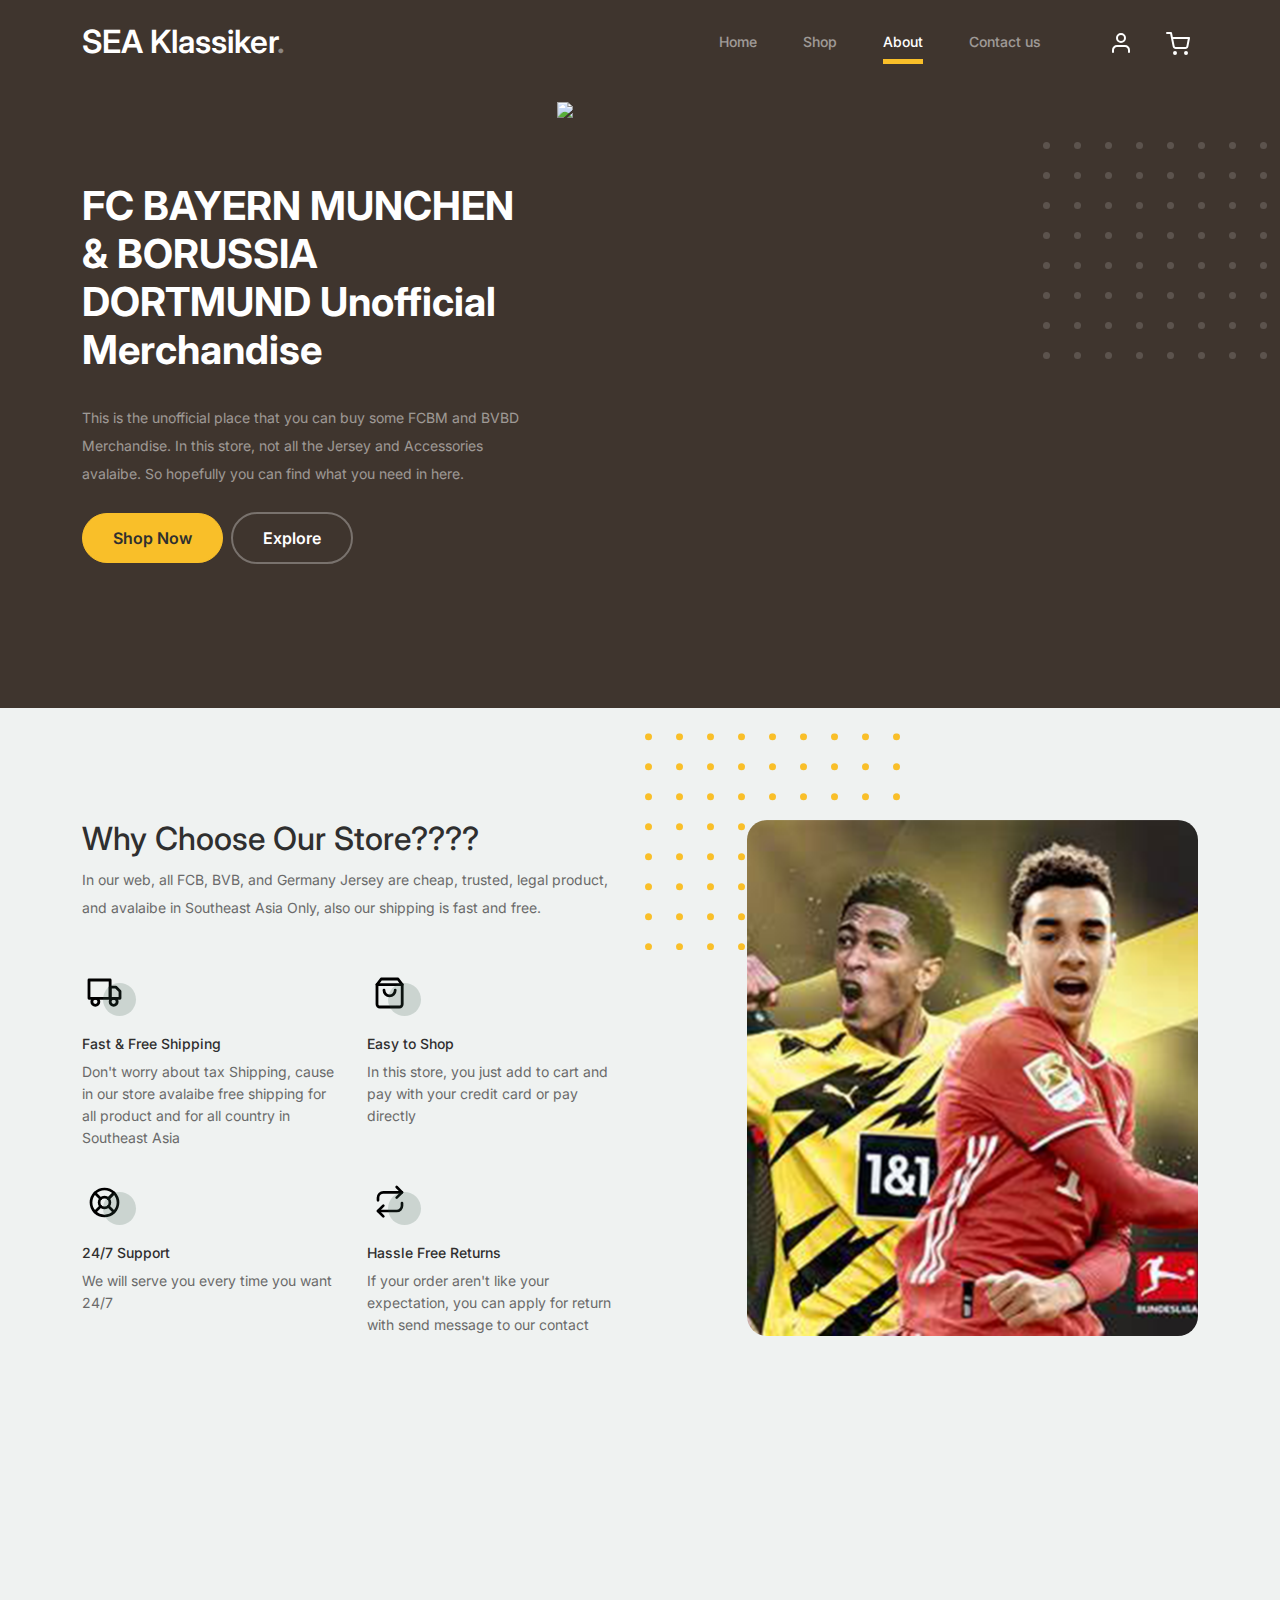
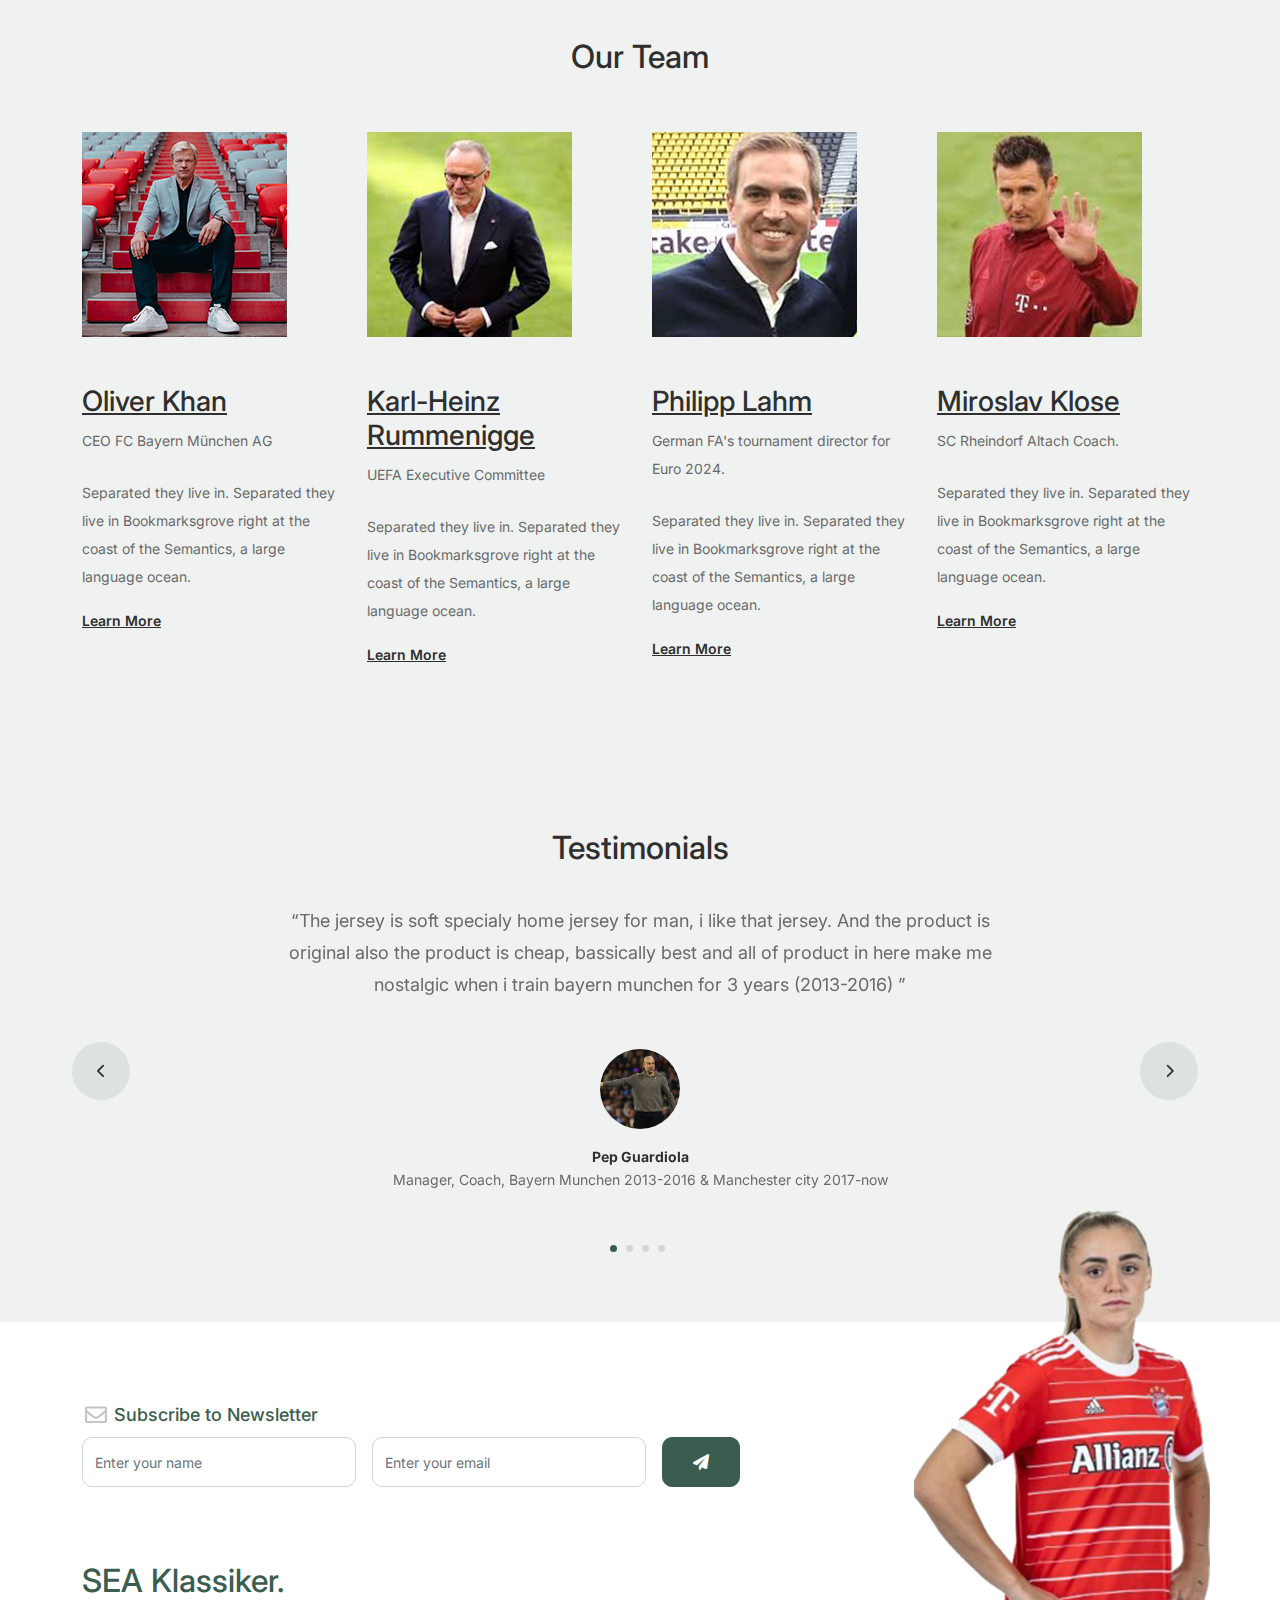
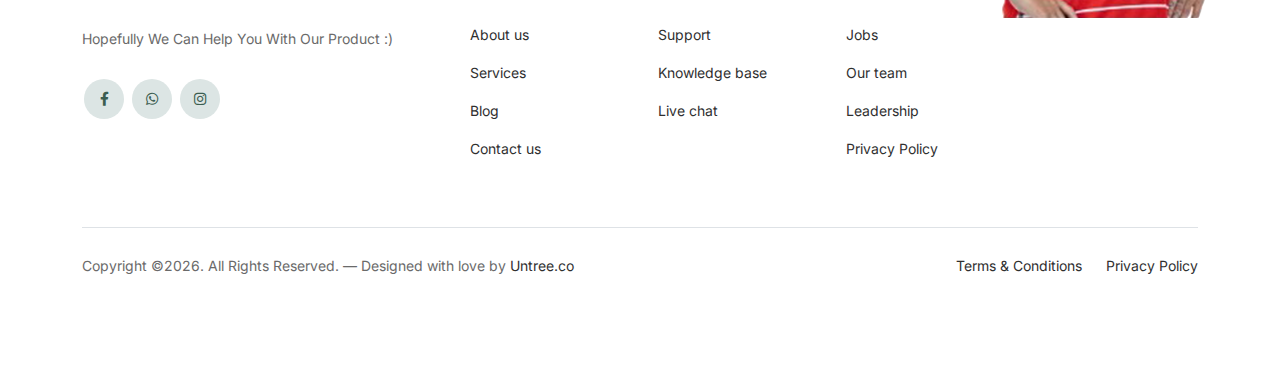
==== about.html @ 84759725 "first commit" ====
<!-- /*
* Bootstrap 5
* Template Name: Furni
* Template Author: Untree.co
* Template URI: https://untree.co/
* License: https://creativecommons.org/licenses/by/3.0/
*/ -->
<!doctype html>
<html lang="en">
<head>
  <meta charset="utf-8">
  <meta name="viewport" content="width=device-width, initial-scale=1, shrink-to-fit=no">
  <meta name="author" content="Untree.co">
  <link rel="shortcut icon" href="images/seaklassiker.png">

  <meta name="description" content="" />
  <meta name="keywords" content="bootstrap, bootstrap4" />

		<!-- Bootstrap CSS -->
		<link href="css/bootstrap.min.css" rel="stylesheet">
		<link href="https://cdnjs.cloudflare.com/ajax/libs/font-awesome/6.0.0-beta3/css/all.min.css" rel="stylesheet">
		<link href="css/tiny-slider.css" rel="stylesheet">
		<link href="css/style.css" rel="stylesheet">
		<title>Furni Free Bootstrap 5 Template for Furniture and Interior Design Websites by Untree.co </title>
	</head>

	<body>

		<!-- Start Header/Navigation -->
		<nav class="custom-navbar navbar navbar navbar-expand-md navbar-dark bg-dark" arial-label="Furni navigation bar">

			<div class="container">
				<a class="navbar-brand" href="index.html">SEA Klassiker<span>.</span></a>

				<button class="navbar-toggler" type="button" data-bs-toggle="collapse" data-bs-target="#navbarsFurni" aria-controls="navbarsFurni" aria-expanded="false" aria-label="Toggle navigation">
					<span class="navbar-toggler-icon"></span>
				</button>

				<div class="collapse navbar-collapse" id="navbarsFurni">
					<ul class="custom-navbar-nav navbar-nav ms-auto mb-2 mb-md-0">
						<li class="nav-item ">
							<a class="nav-link" href="index.html">Home</a>
						</li>
						<li><a class="nav-link" href="shop.html">Shop</a></li>
						<li class="active"><a class="nav-link" href="about.html">About</a></li>
						<!-- <li><a class="nav-link" href="services.html">Services</a></li>
						<li><a class="nav-link" href="blog.html">Blog</a></li> -->
						<li><a class="nav-link" href="contact.html">Contact us</a></li>
					</ul>

					<ul class="custom-navbar-cta navbar-nav mb-2 mb-md-0 ms-5">
						<li><a class="nav-link" href="contact.html"><img src="images/user.svg"></a></li>
						<li><a class="nav-link" href="cart.html"><img src="images/cart.svg"></a></li>
					</ul>
				</div>
			</div>
				
		</nav>
		<!-- End Header/Navigation -->

		<!-- Start Hero Section -->
			<div class="hero">
				<div class="container">
					<div class="row justify-content-between">
						<div class="col-lg-5">
							<div class="intro-excerpt">
								<h1>FC BAYERN MUNCHEN & BORUSSIA DORTMUND Unofficial Merchandise</h1>
								<p class="mb-4">This is the unofficial place that you can buy some FCBM and BVBD Merchandise. In this store, not all the Jersey and Accessories avalaibe. So hopefully you can find what you need in here.</p>
								<p><a href="shop.html" class="btn btn-secondary me-2">Shop Now</a><a href="index.html" class="btn btn-white-outline">Explore</a></p>
							</div>
						</div>
						<div class="col-lg-7">
							<div class="hero-img-wrap">
								<img src="images/about.png" class="img-fluid">
							</div>
						</div>
					</div>
				</div>
			</div>
		<!-- End Hero Section -->

		

		<!-- Start Why Choose Us Section -->
		<div class="why-choose-section">
			<div class="container">
				<div class="row justify-content-between">
					<div class="col-lg-6">
						<h2 class="section-title">Why Choose Our Store????</h2>
						<p>In our web, all FCB, BVB, and Germany Jersey are cheap, trusted, legal product, and avalaibe in Southeast Asia Only, also our shipping is fast and free.</p>

						<div class="row my-5">
							<div class="col-6 col-md-6">
								<div class="feature">
									<div class="icon">
										<img src="images/truck.svg" alt="Image" class="imf-fluid">
									</div>
									<h3>Fast &amp; Free Shipping</h3>
									<p>Don't worry about tax Shipping, cause in our store avalaibe free shipping for all product and for all country in Southeast Asia</p>
								</div>
							</div>

							<div class="col-6 col-md-6">
								<div class="feature">
									<div class="icon">
										<img src="images/bag.svg" alt="Image" class="imf-fluid">
									</div>
									<h3>Easy to Shop</h3>
									<p>In this store, you just add to cart and pay with your credit card or pay directly </p>
								</div>
							</div>

							<div class="col-6 col-md-6">
								<div class="feature">
									<div class="icon">
										<img src="images/support.svg" alt="Image" class="imf-fluid">
									</div>
									<h3>24/7 Support</h3>
									<p>We will serve you every time you want 24/7</p>
								</div>
							</div>

							<div class="col-6 col-md-6">
								<div class="feature">
									<div class="icon">
										<img src="images/return.svg" alt="Image" class="imf-fluid">
									</div>
									<h3>Hassle Free Returns</h3>
									<p>If your order aren't like your expectation, you can apply for return with send message to our contact</p>
								</div>
							</div>

						</div>
					</div>

					<div class="col-lg-5">
						<div class="img-wrap">
							<img src="images/jmjd.png" alt="Image" class="img-fluid">
						</div>
					</div>

				</div>
			</div>
		</div>
		<!-- End Why Choose Us Section -->

		<!-- Start Team Section -->
		<div class="untree_co-section">
			<div class="container">

				<div class="row mb-5">
					<div class="col-lg-5 mx-auto text-center">
						<h2 class="section-title">Our Team</h2>
					</div>
				</div>

				<div class="row">

					<!-- Start Column 1 -->
					<div class="col-12 col-md-6 col-lg-3 mb-5 mb-md-0">
						<img src="images/khan.png" class="img-fluid mb-5">
						<h3 clas><a href="#"><span class="">Oliver</span> Khan</a></h3>
            <span class="d-block position mb-4">CEO FC Bayern München AG</span>
            <p>Separated they live in.
            Separated they live in Bookmarksgrove right at the coast of the Semantics, a large language ocean.</p>
            <p class="mb-0"><a href="#" class="more dark">Learn More <span class="icon-arrow_forward"></span></a></p>
					</div> 
					<!-- End Column 1 -->

					<!-- Start Column 2 -->
					<div class="col-12 col-md-6 col-lg-3 mb-5 mb-md-0">
						<img src="images/Rummenigge.png" class="img-fluid mb-5">

						<h3 clas><a href="#"><span class="">Karl-Heinz</span> Rummenigge</a></h3>
            <span class="d-block position mb-4">UEFA Executive Committee</span>
            <p>Separated they live in.
            Separated they live in Bookmarksgrove right at the coast of the Semantics, a large language ocean.</p>
            <p class="mb-0"><a href="#" class="more dark">Learn More <span class="icon-arrow_forward"></span></a></p>

					</div> 
					<!-- End Column 2 -->

					<!-- Start Column 3 -->
					<div class="col-12 col-md-6 col-lg-3 mb-5 mb-md-0">
						<img src="images/lahm.png" class="img-fluid mb-5">
						<h3 clas><a href="https://id.wikipedia.org/wiki/Philipp_Lahm"><span class="">Philipp</span> Lahm</a></h3>
            <span class="d-block position mb-4">German FA's tournament director for Euro 2024.</span>
            <p>Separated they live in.
            Separated they live in Bookmarksgrove right at the coast of the Semantics, a large language ocean.</p>
            <p class="mb-0"><a href="#" class="more dark">Learn More <span class="icon-arrow_forward"></span></a></p>
					</div> 
					<!-- End Column 3 -->

					<!-- Start Column 4 -->
					<div class="col-12 col-md-6 col-lg-3 mb-5 mb-md-0">
						<img src="images/klose.png" class="img-fluid mb-5">

						<h3 clas><a href="https://id.wikipedia.org/wiki/Miroslav_Klose"><span class="">Miroslav</span> Klose</a></h3>
            <span class="d-block position mb-4">SC Rheindorf Altach Coach.</span>
            <p>Separated they live in.
            Separated they live in Bookmarksgrove right at the coast of the Semantics, a large language ocean.</p>
            <p class="mb-0"><a href="#" class="more dark">Learn More <span class="icon-arrow_forward"></span></a></p>

          
					</div> 
					<!-- End Column 4 -->

					

				</div>
			</div>
		</div>
		<!-- End Team Section -->

		

		<!-- Start Testimonial Slider -->
		<div class="testimonial-section">
			<div class="container">
				<div class="row">
					<div class="col-lg-7 mx-auto text-center">
						<h2 class="section-title">Testimonials</h2>
					</div>
				</div>

				<div class="row justify-content-center">
					<div class="col-lg-12">
						<div class="testimonial-slider-wrap text-center">

							<div id="testimonial-nav">
								<span class="prev" data-controls="prev"><span class="fa fa-chevron-left"></span></span>
								<span class="next" data-controls="next"><span class="fa fa-chevron-right"></span></span>
							</div>

							<div class="testimonial-slider">
								
								<div class="item">
									<div class="row justify-content-center">
										<div class="col-lg-8 mx-auto">

											<div class="testimonial-block text-center">
												<blockquote class="mb-5">
													<p>&ldquo;The jersey is soft specialy home jersey for man, i like that jersey. And the product is original also the product is cheap, bassically best and all of product in here make me nostalgic when i train bayern munchen for 3 years (2013-2016) &rdquo;</p>
												</blockquote>

												<div class="author-info">
													<div class="author-pic">
														<img src="images/pep-tiki-taka.png" alt="Maria Jones" class="img-fluid">
													</div>
													<h3 class="font-weight-bold">Pep Guardiola</h3>
													<span class="position d-block mb-3">Manager, Coach, Bayern Munchen 2013-2016 & Manchester city 2017-now</span>
												</div>
											</div>

										</div>
									</div>
								</div> 
								<!-- END item -->

								<div class="item">
									<div class="row justify-content-center">
										<div class="col-lg-8 mx-auto">

											<div class="testimonial-block text-center">
												<blockquote class="mb-5">
													<p>&ldquo;Maybe the jersey is good, especially GK jersey, that's make me want look again neuer doing a spectacular save &rdquo;</p>
												</blockquote>

												<div class="author-info">
													<div class="author-pic">
														<img src="images/don-carlo.png" alt="Maria Jones" class="img-fluid">
													</div>
													<h3 class="font-weight-bold">Carlo Ancelotti</h3>
													<span class="position d-block mb-3">Manager, Coach, Bayern Munchen 2016-2017 & Real Madrid 2021-now</span>
												</div>
											</div>

										</div>
									</div>
								</div> 
								<!-- END item -->

								<div class="item">
									<div class="row justify-content-center">
										<div class="col-lg-8 mx-auto">

											<div class="testimonial-block text-center">
												<blockquote class="mb-5">
													<p>&ldquo;Hahahaha i miss the moment when i beat bayern munchen when pep be their coach,and the jersey giving me dejavu when we beat bayern munchen in ucl final 2013, hahaha pep haven't trained them in that moment.  .&rdquo;</p>
												</blockquote>

												<div class="author-info">
													<div class="author-pic">
														<img src="images/zeke yeager.png" alt="Maria Jones" class="img-fluid">
													</div>
													<h3 class="font-weight-bold">Jurgen Kloop</h3>
													<span class="position d-block mb-3">Manager, Coach, Borussia Dortmund 2008-2015 & Liverpool 2016-now.</span>
												</div>
											</div>

										</div>
									</div>
								</div> 
								<!-- END item -->

								<div class="item">
									<div class="row justify-content-center">
										<div class="col-lg-8 mx-auto">

											<div class="testimonial-block text-center">
												<blockquote class="mb-5">
													<p>&ldquo;all bvb jersey are really make me missed when i trained reus, auba, pulisic, ousmane, and reus, guerreiero and other players too&rdquo;</p>
												</blockquote>

												<div class="author-info">
													<div class="author-pic">
														<img src="images/bapak343.png" alt="Maria Jones" class="img-fluid">
													</div>
													<h3 class="font-weight-bold">Thomas Tuchel</h3>
													<span class="position d-block mb-3">Manager, Coach, Borussia Dortmund 2016-2017 (fired by Chelsea fc in 2022 after trained them from january 2021) </span>
												</div>
											</div>

										</div>
									</div>
								</div> 
								<!-- END item -->

							</div>

						</div>
					</div>
				</div>
			</div>
		</div>
		<!-- End Testimonial Slider -->

		

		<!-- Start Footer Section -->
		<footer class="footer-section">
			<div class="container relative">

				<div class="sofa-img">
					<img src="images/stainway.png" alt="Image" class="img-fluid">
				</div>

				<div class="row">
					<div class="col-lg-8">
						<div class="subscription-form">
							<h3 class="d-flex align-items-center"><span class="me-1"><img src="images/envelope-outline.svg" alt="Image" class="img-fluid"></span><span>Subscribe to Newsletter</span></h3>

							<form action="#" class="row g-3">
								<div class="col-auto">
									<input type="text" class="form-control" placeholder="Enter your name">
								</div>
								<div class="col-auto">
									<input type="email" class="form-control" placeholder="Enter your email">
								</div>
								<div class="col-auto">
									<button class="btn btn-primary">
										<span class="fa fa-paper-plane"></span>
									</button>
								</div>
							</form>

						</div>
					</div>
				</div>

				<div class="row g-5 mb-5">
					<div class="col-lg-4">
						<div class="mb-4 footer-logo-wrap"><a href="#" class="footer-logo">SEA Klassiker<span>.</span></a></div>
						<p class="mb-4">Hopefully We Can Help You With Our Product :)</p>

						<ul class="list-unstyled custom-social">
							<li><a href="#"><span class="fa fa-brands fa-facebook-f"></span></a></li>
							<li><a href="#"><span class="fa fa-brands fa-whatsapp"></span></a></li>
							<li><a href="#"><span class="fa fa-brands fa-instagram"></span></a></li>
							<!-- <li><a href="#"><span class="fa fa-brands fa-linkedin"></span></a></li> -->
						</ul>
					</div>

					<div class="col-lg-8">
						<div class="row links-wrap">
							<div class="col-6 col-sm-6 col-md-3">
								<ul class="list-unstyled">
									<li><a href="#">About us</a></li>
									<li><a href="#">Services</a></li>
									<li><a href="#">Blog</a></li>
									<li><a href="#">Contact us</a></li>
								</ul>
							</div>

							<div class="col-6 col-sm-6 col-md-3">
								<ul class="list-unstyled">
									<li><a href="#">Support</a></li>
									<li><a href="#">Knowledge base</a></li>
									<li><a href="#">Live chat</a></li>
								</ul>
							</div>

							<div class="col-6 col-sm-6 col-md-3">
								<ul class="list-unstyled">
									<li><a href="#">Jobs</a></li>
									<li><a href="#">Our team</a></li>
									<li><a href="#">Leadership</a></li>
									<li><a href="#">Privacy Policy</a></li>
								</ul>
							</div>

							<div class="col-6 col-sm-6 col-md-3">
								<ul class="list-unstyled">
									<!-- <li><a href="#">Nordic Chair</a></li> -->
									<!-- <li><a href="#">Kruzo Aero</a></li> -->
									<!-- <li><a href="#">Ergonomic Chair</a></li> -->
								</ul>
							</div>
						</div>
					</div>

				</div>

				<div class="border-top copyright">
					<div class="row pt-4">
						<div class="col-lg-6">
							<p class="mb-2 text-center text-lg-start">Copyright &copy;<script>document.write(new Date().getFullYear());</script>. All Rights Reserved. &mdash; Designed with love by <a href="https://untree.co">Untree.co</a> <!-- License information: https://untree.co/license/ -->
            </p>
						</div>

						<div class="col-lg-6 text-center text-lg-end">
							<ul class="list-unstyled d-inline-flex ms-auto">
								<li class="me-4"><a href="#">Terms &amp; Conditions</a></li>
								<li><a href="#">Privacy Policy</a></li>
							</ul>
						</div>

					</div>
				</div>

			</div>
		</footer>
		<!-- End Footer Section -->	


		<script src="js/bootstrap.bundle.min.js"></script>
		<script src="js/tiny-slider.js"></script>
		<script src="js/custom.js"></script>
	</body>

</html>
---- css/tiny-slider.css ----
.tns-outer{padding:0 !important}.tns-outer [hidden]{display:none !important}.tns-outer [aria-controls],.tns-outer [data-action]{cursor:pointer}.tns-slider{-webkit-transition:all 0s;-moz-transition:all 0s;transition:all 0s}.tns-slider>.tns-item{-webkit-box-sizing:border-box;-moz-box-sizing:border-box;box-sizing:border-box}.tns-horizontal.tns-subpixel{white-space:nowrap}.tns-horizontal.tns-subpixel>.tns-item{display:inline-block;vertical-align:top;white-space:normal}.tns-horizontal.tns-no-subpixel:after{content:'';display:table;clear:both}.tns-horizontal.tns-no-subpixel>.tns-item{float:left}.tns-horizontal.tns-carousel.tns-no-subpixel>.tns-item{margin-right:-100%}.tns-no-calc{position:relative;left:0}.tns-gallery{position:relative;left:0;min-height:1px}.tns-gallery>.tns-item{position:absolute;left:-100%;-webkit-transition:transform 0s, opacity 0s;-moz-transition:transform 0s, opacity 0s;transition:transform 0s, opacity 0s}.tns-gallery>.tns-slide-active{position:relative;left:auto !important}.tns-gallery>.tns-moving{-webkit-transition:all 0.25s;-moz-transition:all 0.25s;transition:all 0.25s}.tns-autowidth{display:inline-block}.tns-lazy-img{-webkit-transition:opacity 0.6s;-moz-transition:opacity 0.6s;transition:opacity 0.6s;opacity:0.6}.tns-lazy-img.tns-complete{opacity:1}.tns-ah{-webkit-transition:height 0s;-moz-transition:height 0s;transition:height 0s}.tns-ovh{overflow:hidden}.tns-visually-hidden{position:absolute;left:-10000em}.tns-transparent{opacity:0;visibility:hidden}.tns-fadeIn{opacity:1;filter:alpha(opacity=100);z-index:0}.tns-normal,.tns-fadeOut{opacity:0;filter:alpha(opacity=0);z-index:-1}.tns-vpfix{white-space:nowrap}.tns-vpfix>div,.tns-vpfix>li{display:inline-block}.tns-t-subp2{margin:0 auto;width:310px;position:relative;height:10px;overflow:hidden}.tns-t-ct{width:2333.3333333%;width:-webkit-calc(100% * 70 / 3);width:-moz-calc(100% * 70 / 3);width:calc(100% * 70 / 3);position:absolute;right:0}.tns-t-ct:after{content:'';display:table;clear:both}.tns-t-ct>div{width:1.4285714%;width:-webkit-calc(100% / 70);width:-moz-calc(100% / 70);width:calc(100% / 70);height:10px;float:left}

/*# sourceMappingURL=sourcemaps/tiny-slider.css.map */
---- css/style.css ----
/*
* Template Name: UntreeStore
* Template Author: Untree.co
* Author URI: https://untree.co/
* License: https://creativecommons.org/licenses/by/3.0/
*/
@import url("https://fonts.googleapis.com/css2?family=Inter:wght@400;500;600;700;800&display=swap");
body {
  overflow-x: hidden;
  position: relative; }

body {
  font-family: "Inter", sans-serif;
  font-weight: 400;
  line-height: 28px;
  color: #6a6a6a;
  font-size: 14px;
  background-color: #eff2f1; }

a {
  text-decoration: none;
  -webkit-transition: .3s all ease;
  -o-transition: .3s all ease;
  transition: .3s all ease;
  color: #2f2f2f;
  text-decoration: underline; }
  a:hover {
    color: #2f2f2f;
    text-decoration: none; }
  a.more {
    font-weight: 600; }

.custom-navbar {
  background: #3f352e !important;
  padding-top: 20px;
  padding-bottom: 20px; }
  .custom-navbar .navbar-brand {
    font-size: 32px;
    font-weight: 600; }
    .custom-navbar .navbar-brand > span {
      opacity: .4; }
  .custom-navbar .navbar-toggler {
    border-color: transparent; }
    .custom-navbar .navbar-toggler:active, .custom-navbar .navbar-toggler:focus {
      -webkit-box-shadow: none;
      box-shadow: none;
      outline: none; }
  @media (min-width: 992px) {
    .custom-navbar .custom-navbar-nav li {
      margin-left: 15px;
      margin-right: 15px; } }
  .custom-navbar .custom-navbar-nav li a {
    font-weight: 500;
    color: #ffffff !important;
    opacity: .5;
    -webkit-transition: .3s all ease;
    -o-transition: .3s all ease;
    transition: .3s all ease;
    position: relative; }
    @media (min-width: 768px) {
      .custom-navbar .custom-navbar-nav li a:before {
        content: "";
        position: absolute;
        bottom: 0;
        left: 8px;
        right: 8px;
        background: #f9bf29;
        height: 5px;
        opacity: 1;
        visibility: visible;
        width: 0;
        -webkit-transition: .15s all ease-out;
        -o-transition: .15s all ease-out;
        transition: .15s all ease-out; } }
    .custom-navbar .custom-navbar-nav li a:hover {
      opacity: 1; }
      .custom-navbar .custom-navbar-nav li a:hover:before {
        width: calc(100% - 16px); }
  .custom-navbar .custom-navbar-nav li.active a {
    opacity: 1; }
    .custom-navbar .custom-navbar-nav li.active a:before {
      width: calc(100% - 16px); }
  .custom-navbar .custom-navbar-cta {
    margin-left: 0 !important;
    -webkit-box-orient: horizontal;
    -webkit-box-direction: normal;
    -ms-flex-direction: row;
    flex-direction: row; }
    @media (min-width: 768px) {
      .custom-navbar .custom-navbar-cta {
        margin-left: 40px !important; } }
    .custom-navbar .custom-navbar-cta li {
      margin-left: 0px;
      margin-right: 0px; }
      .custom-navbar .custom-navbar-cta li:first-child {
        margin-right: 20px; }

.hero {
  background: #3f352e;
  padding: calc(4rem - 30px) 0 0rem 0; }
  @media (min-width: 768px) {
    .hero {
      padding: calc(4rem - 30px) 0 4rem 0; } }
  @media (min-width: 992px) {
    .hero {
      padding: calc(8rem - 30px) 0 8rem 0; } }
  .hero .intro-excerpt {
    position: relative;
    z-index: 4; }
    @media (min-width: 992px) {
      .hero .intro-excerpt {
        max-width: 450px; } }
  .hero h1 {
    font-weight: 700;
    color: #ffffff;
    margin-bottom: 30px; }
    @media (min-width: 1400px) {
      .hero h1 {
        font-size: 54px; } }
  .hero p {
    color: rgba(255, 255, 255, 0.5);
    margin-botom: 30px; }
  .hero .hero-img-wrap {
    position: relative; }
    .hero .hero-img-wrap img {
      position: relative;
      top: 0px;
      right: 0px;
      z-index: 2;
      max-width: 780px;
      left: -20px; }
      @media (min-width: 768px) {
        .hero .hero-img-wrap img {
          right: 0px;
          left: -100px; } }
      @media (min-width: 992px) {
        .hero .hero-img-wrap img {
          left: 0px;
          top: -80px;
          position: absolute;
          right: -50px; } }
      @media (min-width: 1200px) {
        .hero .hero-img-wrap img {
          left: 0px;
          top: -80px;
          right: -100px; } }
    .hero .hero-img-wrap:after {
      content: "";
      position: absolute;
      width: 255px;
      height: 217px;
      background-image: url("../images/dots-light.svg");
      background-size: contain;
      background-repeat: no-repeat;
      right: -100px;
      top: -0px; }
      @media (min-width: 1200px) {
        .hero .hero-img-wrap:after {
          top: -40px; } }

.btn {
  font-weight: 600;
  padding: 12px 30px;
  border-radius: 30px;
  color: #ffffff;
  background: #2f2f2f;
  border-color: #2f2f2f; }
  .btn:hover {
    color: #ffffff;
    background: #222222;
    border-color: #222222; }
  .btn:active, .btn:focus {
    outline: none !important;
    -webkit-box-shadow: none;
    box-shadow: none; }
  .btn.btn-primary {
    background: #3b5d50;
    border-color: #3b5d50; }
    .btn.btn-primary:hover {
      background: #314d43;
      border-color: #314d43; }
  .btn.btn-secondary {
    color: #2f2f2f;
    background: #f9bf29;
    border-color: #f9bf29; }
    .btn.btn-secondary:hover {
      background: #f8b810;
      border-color: #f8b810; }
  .btn.btn-white-outline {
    background: transparent;
    border-width: 2px;
    border-color: rgba(255, 255, 255, 0.3); }
    .btn.btn-white-outline:hover {
      border-color: white;
      color: #ffffff; }

.section-title {
  color: #2f2f2f; }

.product-section {
  padding: 7rem 0; }
  .product-section .product-item {
    text-align: center;
    text-decoration: none;
    display: block;
    position: relative;
    padding-bottom: 50px;
    cursor: pointer; }
    .product-section .product-item .product-thumbnail {
      min-width: 200px;
      
      margin-bottom: 30px;
      position: relative;
      top: 0;
      -webkit-transition: .3s all ease;
      -o-transition: .3s all ease;
      transition: .3s all ease; }
    .product-section .product-item h3 {
      font-weight: 600;
      font-size: 16px; }
    .product-section .product-item strong {
      font-weight: 800 !important;
      font-size: 18px !important; }
    .product-section .product-item h3, .product-section .product-item strong {
      color: #2f2f2f;
      text-decoration: none; }
    .product-section .product-item .icon-cross {
      position: absolute;
      width: 35px;
      height: 35px;
      display: inline-block;
      background: #2f2f2f;
      bottom: 15px;
      left: 50%;
      -webkit-transform: translateX(-50%);
      -ms-transform: translateX(-50%);
      transform: translateX(-50%);
      margin-bottom: -17.5px;
      border-radius: 50%;
      opacity: 0;
      visibility: hidden;
      -webkit-transition: .3s all ease;
      -o-transition: .3s all ease;
      transition: .3s all ease; }
      .product-section .product-item .icon-cross img {
        position: absolute;
        left: 50%;
        top: 50%;
        -webkit-transform: translate(-50%, -50%);
        -ms-transform: translate(-50%, -50%);
        transform: translate(-50%, -50%); }
    .product-section .product-item:before {
      bottom: 0;
      left: 0;
      right: 0;
      position: absolute;
      content: "";
      background: #dce5e4;
      height: 0%;
      z-index: -1;
      border-radius: 10px;
      -webkit-transition: .3s all ease;
      -o-transition: .3s all ease;
      transition: .3s all ease; }
    .product-section .product-item:hover .product-thumbnail {
      top: -25px; }
    .product-section .product-item:hover .icon-cross {
      bottom: 0;
      opacity: 1;
      visibility: visible; }
    .product-section .product-item:hover:before {
      height: 70%; }

.why-choose-section {
  padding: 7rem 0; }
  .why-choose-section .img-wrap {
    position: relative; }
    .why-choose-section .img-wrap:before {
      position: absolute;
      content: "";
      width: 255px;
      height: 217px;
      background-image: url("../images/dots-yellow.svg");
      background-repeat: no-repeat;
      background-size: contain;
      -webkit-transform: translate(-40%, -40%);
      -ms-transform: translate(-40%, -40%);
      transform: translate(-40%, -40%);
      z-index: -1; }
    .why-choose-section .img-wrap img {
      border-radius: 20px; }

.feature {
  margin-bottom: 30px; }
  .feature .icon {
    display: inline-block;
    position: relative;
    margin-bottom: 20px; }
    .feature .icon:before {
      content: "";
      width: 33px;
      height: 33px;
      position: absolute;
      background: rgba(59, 93, 80, 0.2);
      border-radius: 50%;
      right: -8px;
      bottom: 0; }
  .feature h3 {
    font-size: 14px;
    color: #2f2f2f; }
  .feature p {
    font-size: 14px;
    line-height: 22px;
    color: #6a6a6a; }

.we-help-section {
  padding: 7rem 0; }
  .we-help-section .imgs-grid {
    display: -ms-grid;
    display: grid;
    -ms-grid-columns: (1fr)[27];
    grid-template-columns: repeat(27, 1fr);
    position: relative; }
    .we-help-section .imgs-grid:before {
      position: absolute;
      content: "";
      width: 255px;
      height: 217px;
      background-image: url("../images/dots-green.svg");
      background-size: contain;
      background-repeat: no-repeat;
      -webkit-transform: translate(-40%, -40%);
      -ms-transform: translate(-40%, -40%);
      transform: translate(-40%, -40%);
      z-index: -1; }
    .we-help-section .imgs-grid .grid {
      position: relative; }
      .we-help-section .imgs-grid .grid img {
        border-radius: 20px;
        max-width: 100%; }
      .we-help-section .imgs-grid .grid.grid-1 {
        -ms-grid-column: 1;
        -ms-grid-column-span: 18;
        grid-column: 1 / span 18;
        -ms-grid-row: 1;
        -ms-grid-row-span: 27;
        grid-row: 1 / span 27; }
      .we-help-section .imgs-grid .grid.grid-2 {
        -ms-grid-column: 19;
        -ms-grid-column-span: 27;
        grid-column: 19 / span 27;
        -ms-grid-row: 1;
        -ms-grid-row-span: 5;
        grid-row: 1 / span 5;
        padding-left: 20px; }
      .we-help-section .imgs-grid .grid.grid-3 {
        -ms-grid-column: 14;
        -ms-grid-column-span: 16;
        grid-column: 14 / span 16;
        -ms-grid-row: 6;
        -ms-grid-row-span: 27;
        grid-row: 6 / span 27;
        padding-top: 20px; }

.custom-list {
  width: 100%; }
  .custom-list li {
    display: inline-block;
    width: calc(50% - 20px);
    margin-bottom: 12px;
    line-height: 1.5;
    position: relative;
    padding-left: 20px; }
    .custom-list li:before {
      content: "";
      width: 8px;
      height: 8px;
      border-radius: 50%;
      border: 2px solid #3b5d50;
      position: absolute;
      left: 0;
      top: 8px; }

.popular-product {
  padding: 0 0 7rem 0; }
  .popular-product .product-item-sm h3 {
    font-size: 14px;
    font-weight: 700;
    color: #2f2f2f; }
  .popular-product .product-item-sm a {
    text-decoration: none;
    color: #2f2f2f;
    -webkit-transition: .3s all ease;
    -o-transition: .3s all ease;
    transition: .3s all ease; }
    .popular-product .product-item-sm a:hover {
      color: rgba(47, 47, 47, 0.5); }
  .popular-product .product-item-sm p {
    line-height: 1.4;
    margin-bottom: 10px;
    font-size: 14px; }
  .popular-product .product-item-sm .thumbnail {
    margin-right: 10px;
    -webkit-box-flex: 0;
    -ms-flex: 0 0 120px;
    flex: 0 0 120px;
    position: relative; }
    .popular-product .product-item-sm .thumbnail:before {
      content: "";
      position: absolute;
      border-radius: 20px;
      background: #dce5e4;
      width: 98px;
      height: 98px;
      top: 50%;
      left: 50%;
      -webkit-transform: translate(-50%, -50%);
      -ms-transform: translate(-50%, -50%);
      transform: translate(-50%, -50%);
      z-index: -1; }

.testimonial-section {
  padding: 3rem 0 7rem 0; }

.testimonial-slider-wrap {
  position: relative; }
  .testimonial-slider-wrap .tns-inner {
    padding-top: 30px; }
  .testimonial-slider-wrap .item .testimonial-block blockquote {
    font-size: 16px; }
    @media (min-width: 768px) {
      .testimonial-slider-wrap .item .testimonial-block blockquote {
        line-height: 32px;
        font-size: 18px; } }
  .testimonial-slider-wrap .item .testimonial-block .author-info .author-pic {
    margin-bottom: 20px; }
    .testimonial-slider-wrap .item .testimonial-block .author-info .author-pic img {
      max-width: 80px;
      border-radius: 50%; }
  .testimonial-slider-wrap .item .testimonial-block .author-info h3 {
    font-size: 14px;
    font-weight: 700;
    color: #2f2f2f;
    margin-bottom: 0; }
  .testimonial-slider-wrap #testimonial-nav {
    position: absolute;
    top: 50%;
    z-index: 99;
    width: 100%;
    display: none; }
    @media (min-width: 768px) {
      .testimonial-slider-wrap #testimonial-nav {
        display: block; } }
    .testimonial-slider-wrap #testimonial-nav > span {
      cursor: pointer;
      position: absolute;
      width: 58px;
      height: 58px;
      line-height: 58px;
      border-radius: 50%;
      background: rgba(59, 93, 80, 0.1);
      color: #2f2f2f;
      -webkit-transition: .3s all ease;
      -o-transition: .3s all ease;
      transition: .3s all ease; }
      .testimonial-slider-wrap #testimonial-nav > span:hover {
        background: #3b5d50;
        color: #ffffff; }
    .testimonial-slider-wrap #testimonial-nav .prev {
      left: -10px; }
    .testimonial-slider-wrap #testimonial-nav .next {
      right: 0; }
  .testimonial-slider-wrap .tns-nav {
    position: absolute;
    bottom: -50px;
    left: 50%;
    -webkit-transform: translateX(-50%);
    -ms-transform: translateX(-50%);
    transform: translateX(-50%); }
    .testimonial-slider-wrap .tns-nav button {
      background: none;
      border: none;
      display: inline-block;
      position: relative;
      width: 0 !important;
      height: 7px !important;
      margin: 2px; }
      .testimonial-slider-wrap .tns-nav button:active, .testimonial-slider-wrap .tns-nav button:focus, .testimonial-slider-wrap .tns-nav button:hover {
        outline: none;
        -webkit-box-shadow: none;
        box-shadow: none;
        background: none; }
      .testimonial-slider-wrap .tns-nav button:before {
        display: block;
        width: 7px;
        height: 7px;
        left: 0;
        top: 0;
        position: absolute;
        content: "";
        border-radius: 50%;
        -webkit-transition: .3s all ease;
        -o-transition: .3s all ease;
        transition: .3s all ease;
        background-color: #d6d6d6; }
      .testimonial-slider-wrap .tns-nav button:hover:before, .testimonial-slider-wrap .tns-nav button.tns-nav-active:before {
        background-color: #3b5d50; }

.before-footer-section {
  padding: 7rem 0 12rem 0 !important; }

.blog-section {
  padding: 7rem 0 12rem 0; }
  .blog-section .post-entry a {
    text-decoration: none; }
  .blog-section .post-entry .post-thumbnail {
    display: block;
    margin-bottom: 20px; }
    .blog-section .post-entry .post-thumbnail img {
      border-radius: 20px;
      -webkit-transition: .3s all ease;
      -o-transition: .3s all ease;
      transition: .3s all ease; }
  .blog-section .post-entry .post-content-entry {
    padding-left: 15px;
    padding-right: 15px; }
    .blog-section .post-entry .post-content-entry h3 {
      font-size: 16px;
      margin-bottom: 0;
      font-weight: 600;
      margin-bottom: 7px; }
    .blog-section .post-entry .post-content-entry .meta {
      font-size: 14px; }
      .blog-section .post-entry .post-content-entry .meta a {
        font-weight: 600; }
  .blog-section .post-entry:hover .post-thumbnail img, .blog-section .post-entry:focus .post-thumbnail img {
    opacity: .7; }

.footer-section {
  padding: 80px 0;
  background: #ffffff; }
  .footer-section .relative {
    position: relative; }
  .footer-section a {
    text-decoration: none;
    color: #2f2f2f;
    -webkit-transition: .3s all ease;
    -o-transition: .3s all ease;
    transition: .3s all ease; }
    .footer-section a:hover {
      color: rgba(47, 47, 47, 0.5); }
  .footer-section .subscription-form {
    margin-bottom: 40px;
    position: relative;
    z-index: 2;
    margin-top: 100px; }
    @media (min-width: 992px) {
      .footer-section .subscription-form {
        margin-top: 0px;
        margin-bottom: 80px; } }
    .footer-section .subscription-form h3 {
      font-size: 18px;
      font-weight: 500;
      color: #3b5d50; }
    .footer-section .subscription-form .form-control {
      height: 50px;
      border-radius: 10px;
      font-family: "Inter", sans-serif; }
      .footer-section .subscription-form .form-control:active, .footer-section .subscription-form .form-control:focus {
        outline: none;
        -webkit-box-shadow: none;
        box-shadow: none;
        border-color: #3b5d50;
        -webkit-box-shadow: 0 1px 4px 0 rgba(0, 0, 0, 0.2);
        box-shadow: 0 1px 4px 0 rgba(0, 0, 0, 0.2); }
      .footer-section .subscription-form .form-control::-webkit-input-placeholder {
        font-size: 14px; }
      .footer-section .subscription-form .form-control::-moz-placeholder {
        font-size: 14px; }
      .footer-section .subscription-form .form-control:-ms-input-placeholder {
        font-size: 14px; }
      .footer-section .subscription-form .form-control:-moz-placeholder {
        font-size: 14px; }
    .footer-section .subscription-form .btn {
      border-radius: 10px !important; }
  .footer-section .sofa-img {
    position: absolute;
    top: -200px;
    z-index: 1;
    right: 0; }
    .footer-section .sofa-img img {
      max-width: 380px; }
  .footer-section .links-wrap {
    margin-top: 0px; }
    @media (min-width: 992px) {
      .footer-section .links-wrap {
        margin-top: 54px; } }
    .footer-section .links-wrap ul li {
      margin-bottom: 10px; }
  .footer-section .footer-logo-wrap .footer-logo {
    font-size: 32px;
    font-weight: 500;
    text-decoration: none;
    color: #3b5d50; }
  .footer-section .custom-social li {
    margin: 2px;
    display: inline-block; }
    .footer-section .custom-social li a {
      width: 40px;
      height: 40px;
      text-align: center;
      line-height: 40px;
      display: inline-block;
      background: #dce5e4;
      color: #3b5d50;
      border-radius: 50%; }
      .footer-section .custom-social li a:hover {
        background: #3b5d50;
        color: #ffffff; }
  .footer-section .border-top {
    border-color: #dce5e4; }
    .footer-section .border-top.copyright {
      font-size: 14px !important; }

.untree_co-section {
  padding: 7rem 0; }

.form-control {
  height: 50px;
  border-radius: 10px;
  font-family: "Inter", sans-serif; }
  .form-control:active, .form-control:focus {
    outline: none;
    -webkit-box-shadow: none;
    box-shadow: none;
    border-color: #3b5d50;
    -webkit-box-shadow: 0 1px 4px 0 rgba(0, 0, 0, 0.2);
    box-shadow: 0 1px 4px 0 rgba(0, 0, 0, 0.2); }
  .form-control::-webkit-input-placeholder {
    font-size: 14px; }
  .form-control::-moz-placeholder {
    font-size: 14px; }
  .form-control:-ms-input-placeholder {
    font-size: 14px; }
  .form-control:-moz-placeholder {
    font-size: 14px; }

.service {
  line-height: 1.5; }
  .service .service-icon {
    border-radius: 10px;
    -webkit-box-flex: 0;
    -ms-flex: 0 0 50px;
    flex: 0 0 50px;
    height: 50px;
    line-height: 50px;
    text-align: center;
    background: #3b5d50;
    margin-right: 20px;
    color: #ffffff; }

textarea {
  height: auto !important; }

.site-blocks-table {
  overflow: auto; }
  .site-blocks-table .product-thumbnail {
    width: 200px; }
  .site-blocks-table .btn {
    padding: 2px 10px; }
  .site-blocks-table thead th {
    padding: 30px;
    text-align: center;
    border-width: 0px !important;
    vertical-align: middle;
    color: rgba(0, 0, 0, 0.8);
    font-size: 18px; }
  .site-blocks-table td {
    padding: 20px;
    text-align: center;
    vertical-align: middle;
    color: rgba(0, 0, 0, 0.8); }
  .site-blocks-table tbody tr:first-child td {
    border-top: 1px solid #3b5d50 !important; }
  .site-blocks-table .btn {
    background: none !important;
    color: #000000;
    border: none;
    height: auto !important; }

.site-block-order-table th {
  border-top: none !important;
  border-bottom-width: 1px !important; }

.site-block-order-table td, .site-block-order-table th {
  color: #000000; }

.couponcode-wrap input {
  border-radius: 10px !important; }

.text-primary {
  color: #3b5d50 !important; }

.thankyou-icon {
  position: relative;
  color: #3b5d50; }
  .thankyou-icon:before {
    position: absolute;
    content: "";
    width: 50px;
    height: 50px;
    border-radius: 50%;
    background: rgba(59, 93, 80, 0.2); }
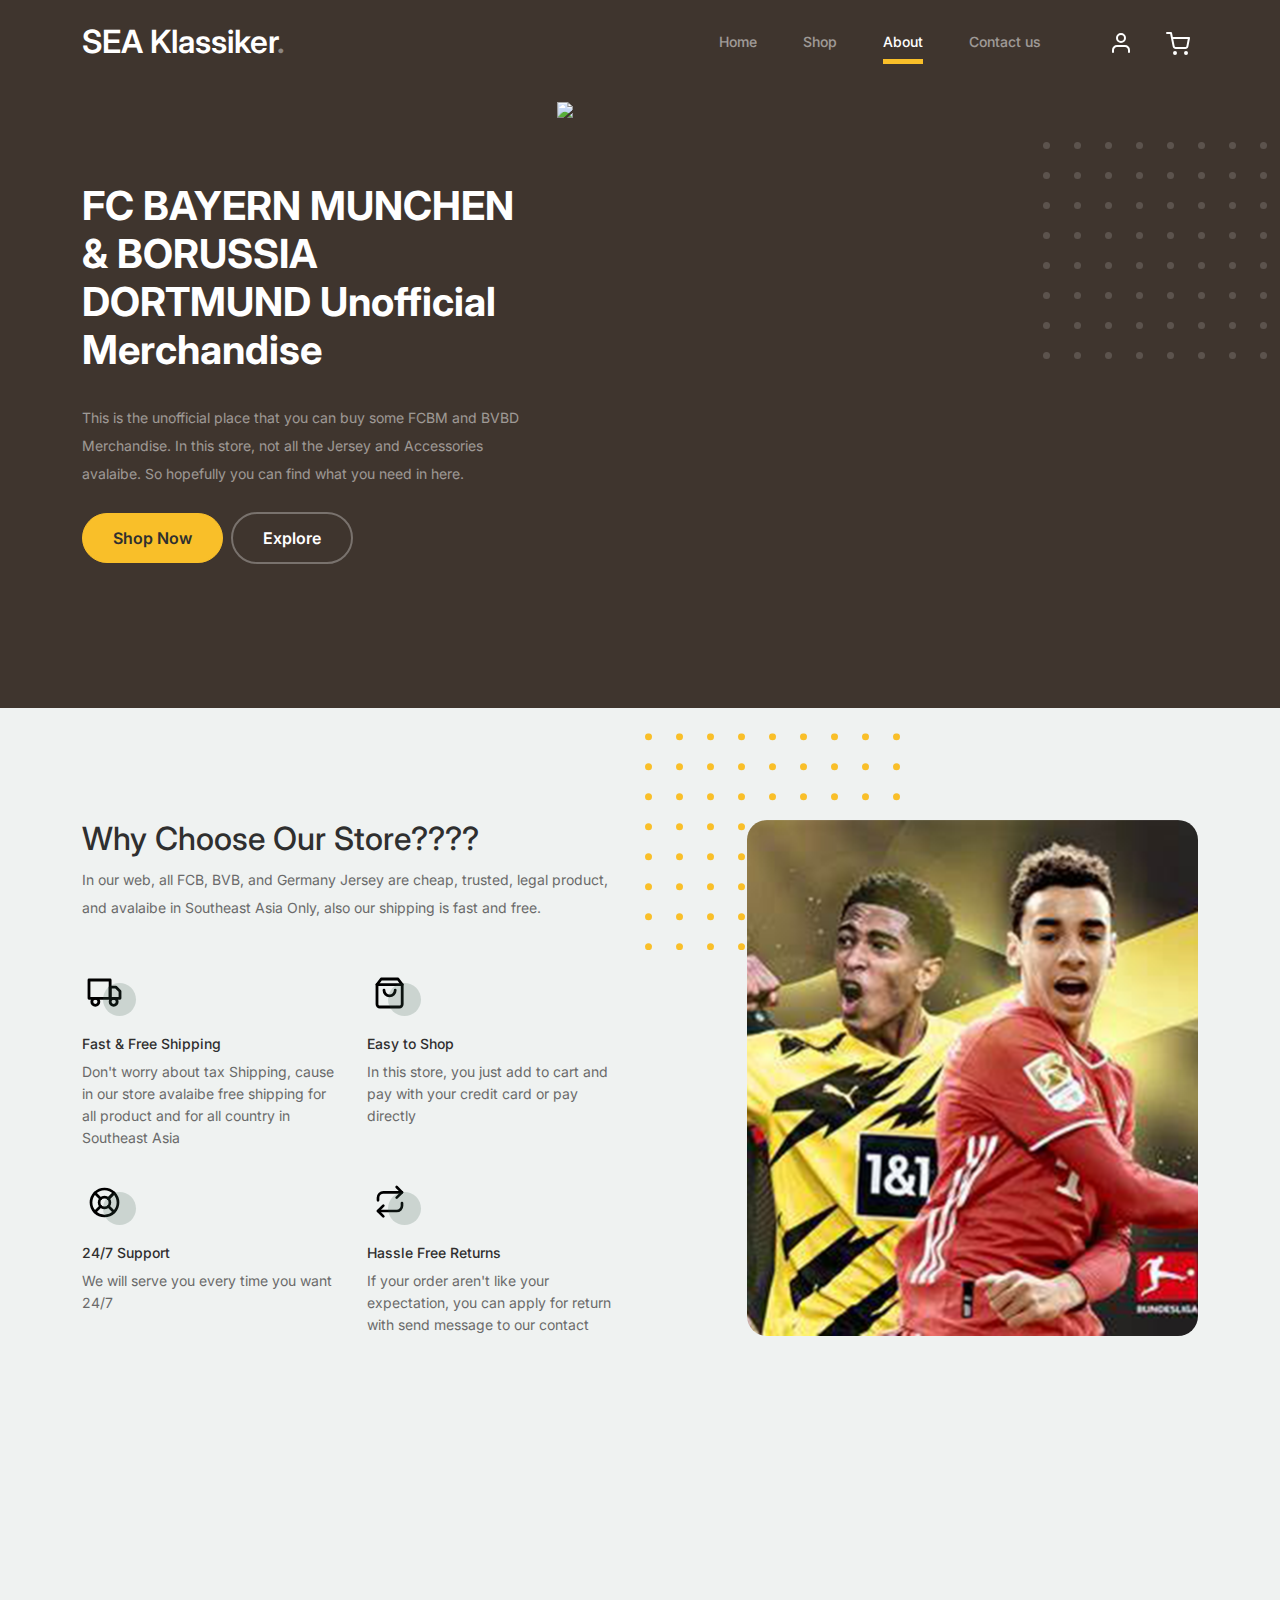
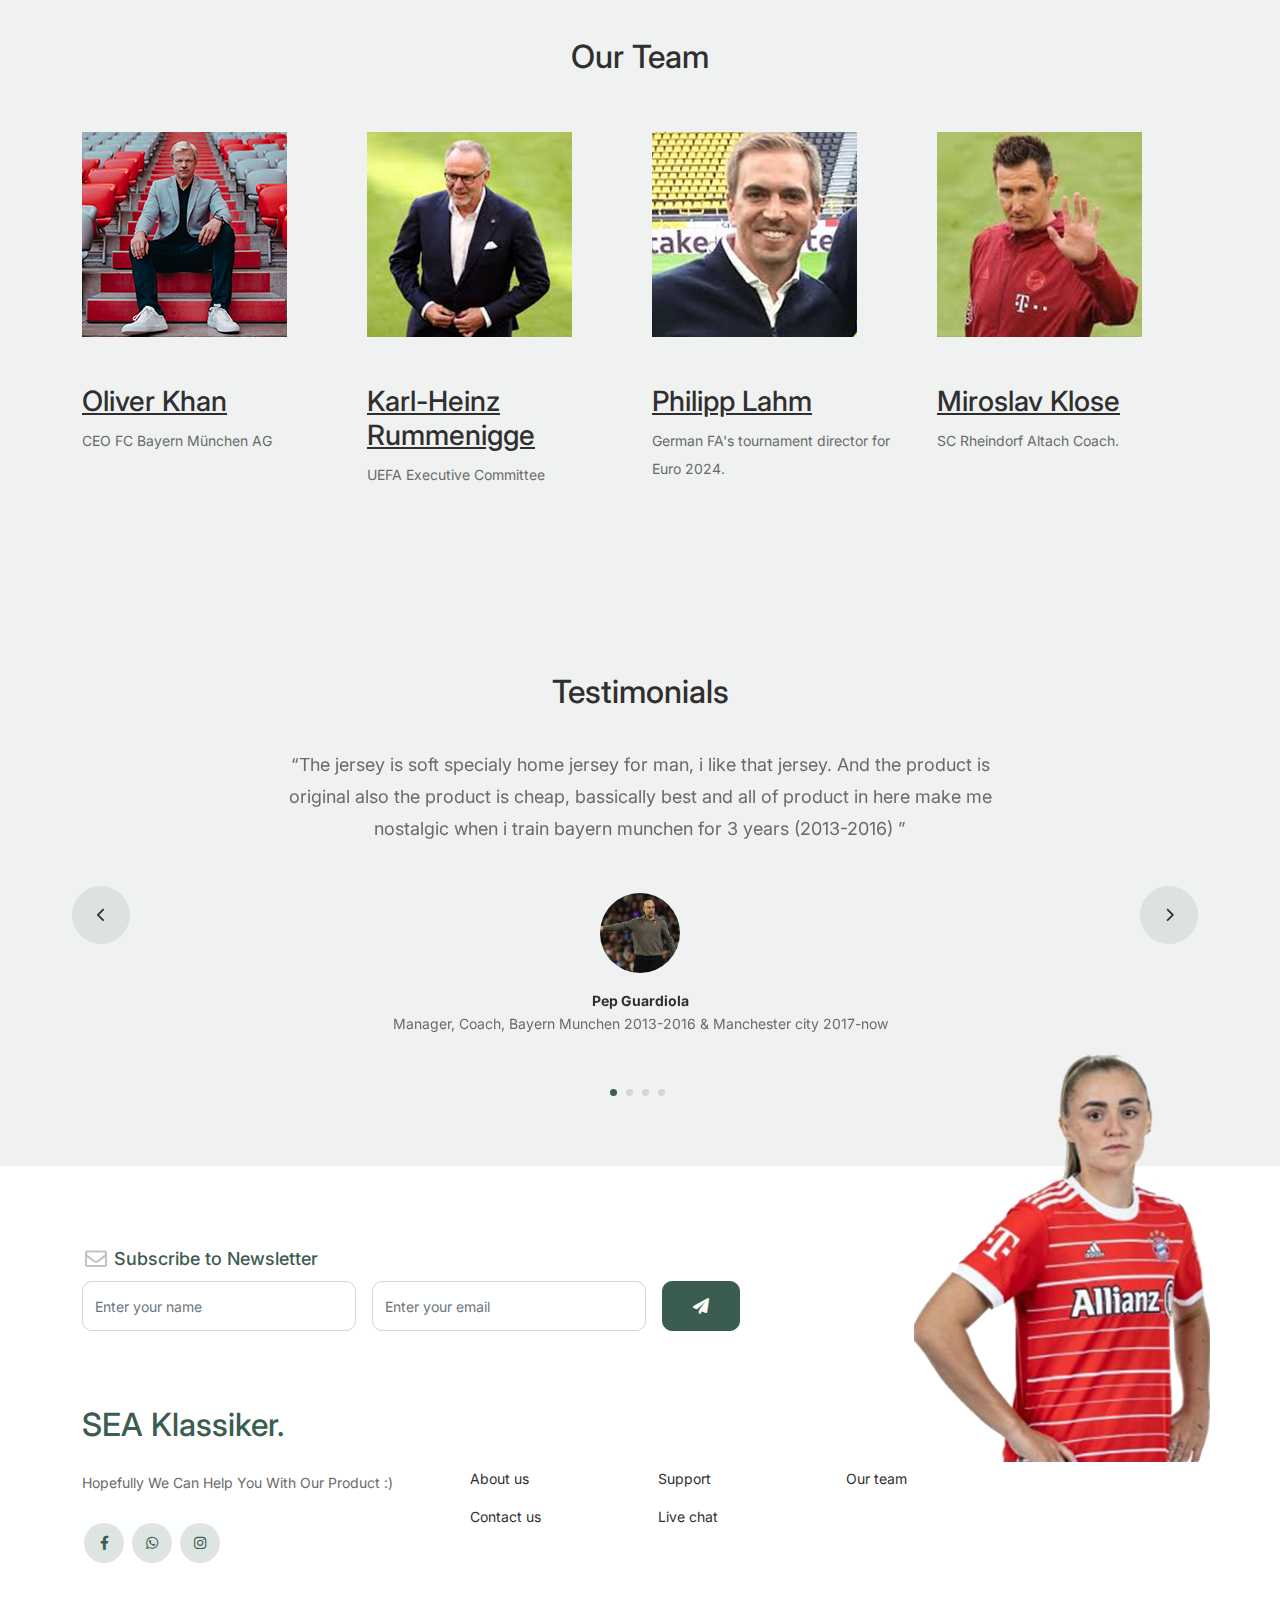
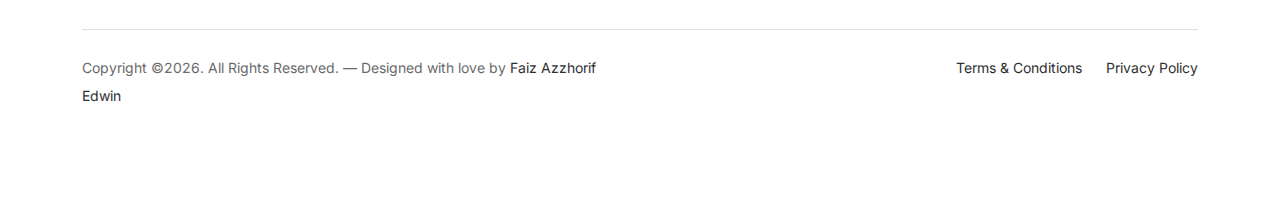
==== commit 53104c96: "save 2" ====
--- a/about.html
+++ b/about.html
@@ -161,9 +161,9 @@
 						<img src="images/khan.png" class="img-fluid mb-5">
 						<h3 clas><a href="#"><span class="">Oliver</span> Khan</a></h3>
             <span class="d-block position mb-4">CEO FC Bayern München AG</span>
-            <p>Separated they live in.
-            Separated they live in Bookmarksgrove right at the coast of the Semantics, a large language ocean.</p>
-            <p class="mb-0"><a href="#" class="more dark">Learn More <span class="icon-arrow_forward"></span></a></p>
+            <!-- <p>Separated they live in. -->
+            <!-- Separated they live in Bookmarksgrove right at the coast of the Semantics, a large language ocean.</p> -->
+            <!-- <p class="mb-0"><a href="#" class="more dark">Learn More <span class="icon-arrow_forward"></span></a></p> -->
 					</div> 
 					<!-- End Column 1 -->
 
@@ -173,9 +173,9 @@
 
 						<h3 clas><a href="#"><span class="">Karl-Heinz</span> Rummenigge</a></h3>
             <span class="d-block position mb-4">UEFA Executive Committee</span>
-            <p>Separated they live in.
-            Separated they live in Bookmarksgrove right at the coast of the Semantics, a large language ocean.</p>
-            <p class="mb-0"><a href="#" class="more dark">Learn More <span class="icon-arrow_forward"></span></a></p>
+            <!-- <p>Separated they live in. -->
+            <!-- Separated they live in Bookmarksgrove right at the coast of the Semantics, a large language ocean.</p> -->
+            <!-- <p class="mb-0"><a href="#" class="more dark">Learn More <span class="icon-arrow_forward"></span></a></p> -->
 
 					</div> 
 					<!-- End Column 2 -->
@@ -185,9 +185,9 @@
 						<img src="images/lahm.png" class="img-fluid mb-5">
 						<h3 clas><a href="https://id.wikipedia.org/wiki/Philipp_Lahm"><span class="">Philipp</span> Lahm</a></h3>
             <span class="d-block position mb-4">German FA's tournament director for Euro 2024.</span>
-            <p>Separated they live in.
-            Separated they live in Bookmarksgrove right at the coast of the Semantics, a large language ocean.</p>
-            <p class="mb-0"><a href="#" class="more dark">Learn More <span class="icon-arrow_forward"></span></a></p>
+            <!-- <p>Separated they live in. -->
+            <!-- Separated they live in Bookmarksgrove right at the coast of the Semantics, a large language ocean.</p> -->
+            <!-- <p class="mb-0"><a href="#" class="more dark">Learn More <span class="icon-arrow_forward"></span></a></p> -->
 					</div> 
 					<!-- End Column 3 -->
 
@@ -197,9 +197,9 @@
 
 						<h3 clas><a href="https://id.wikipedia.org/wiki/Miroslav_Klose"><span class="">Miroslav</span> Klose</a></h3>
             <span class="d-block position mb-4">SC Rheindorf Altach Coach.</span>
-            <p>Separated they live in.
-            Separated they live in Bookmarksgrove right at the coast of the Semantics, a large language ocean.</p>
-            <p class="mb-0"><a href="#" class="more dark">Learn More <span class="icon-arrow_forward"></span></a></p>
+            <!-- <p>Separated they live in. -->
+            <!-- Separated they live in Bookmarksgrove right at the coast of the Semantics, a large language ocean.</p> -->
+            <!-- <p class="mb-0"><a href="#" class="more dark">Learn More <span class="icon-arrow_forward"></span></a></p> -->
 
           
 					</div> 
@@ -374,10 +374,11 @@
 						<p class="mb-4">Hopefully We Can Help You With Our Product :)</p>
 
 						<ul class="list-unstyled custom-social">
-							<li><a href="#"><span class="fa fa-brands fa-facebook-f"></span></a></li>
-							<li><a href="#"><span class="fa fa-brands fa-whatsapp"></span></a></li>
-							<li><a href="#"><span class="fa fa-brands fa-instagram"></span></a></li>
-							<!-- <li><a href="#"><span class="fa fa-brands fa-linkedin"></span></a></li> -->
+							<li><a href="https://www.facebook.com/faiz.azzhorif.21?mibextid=ZbWKwL" target="_blank"><span class="fa fa-brands fa-facebook-f"></span></a></li>
+							<li><a href="https://wa.me/081365966077?text=Hei%20Bro"><span class="fa fa-brands fa-whatsapp"></span></a></li>
+							<li><a href="https://instagram.com/hidupgkperlumotivasi?igshid=YmMyMTA2M2Y="><span class="fa fa-brands fa-instagram"></span></a></li>
+							<!-- <li><a href="#"><span class="fa fa-brands fa-tiktok"></span></a></li> -->
+							<!-- <li><a href="#"><span class="fa fa-brands fa-twitter"></span></a></li> -->
 						</ul>
 					</div>
 
@@ -385,27 +386,27 @@
 						<div class="row links-wrap">
 							<div class="col-6 col-sm-6 col-md-3">
 								<ul class="list-unstyled">
-									<li><a href="#">About us</a></li>
-									<li><a href="#">Services</a></li>
-									<li><a href="#">Blog</a></li>
-									<li><a href="#">Contact us</a></li>
+									<li><a href="about.html">About us</a></li>
+									<!-- <li><a href="#">Services</a></li> -->
+									<!-- <li><a href="#">Blog</a></li> -->
+									<li><a href="contact.html">Contact us</a></li>
 								</ul>
 							</div>
 
 							<div class="col-6 col-sm-6 col-md-3">
 								<ul class="list-unstyled">
-									<li><a href="#">Support</a></li>
-									<li><a href="#">Knowledge base</a></li>
-									<li><a href="#">Live chat</a></li>
+									<li><a href="about.html">Support</a></li>
+									<!-- <li><a href="about.html">About More</a></li> -->
+									<li><a href="https://wa.me/081365966077?text=Hei%20Bro">Live chat</a></li>
 								</ul>
 							</div>
 
 							<div class="col-6 col-sm-6 col-md-3">
 								<ul class="list-unstyled">
-									<li><a href="#">Jobs</a></li>
-									<li><a href="#">Our team</a></li>
-									<li><a href="#">Leadership</a></li>
-									<li><a href="#">Privacy Policy</a></li>
+									<!-- <li><a href="#">Jobs</a></li> -->
+									<li><a href="about.html">Our team</a></li>
+									<!-- <li><a href="#">Leadership</a></li> -->
+									<!-- <li><a href="#">Privacy Policy</a></li> -->
 								</ul>
 							</div>
 
@@ -424,7 +425,7 @@
 				<div class="border-top copyright">
 					<div class="row pt-4">
 						<div class="col-lg-6">
-							<p class="mb-2 text-center text-lg-start">Copyright &copy;<script>document.write(new Date().getFullYear());</script>. All Rights Reserved. &mdash; Designed with love by <a href="https://untree.co">Untree.co</a> <!-- License information: https://untree.co/license/ -->
+							<p class="mb-2 text-center text-lg-start">Copyright &copy;<script>document.write(new Date().getFullYear());</script>. All Rights Reserved. &mdash; Designed with love by <a href="#">Faiz Azzhorif Edwin</a> <!-- License information: https://untree.co/license/ -->
             </p>
 						</div>
 
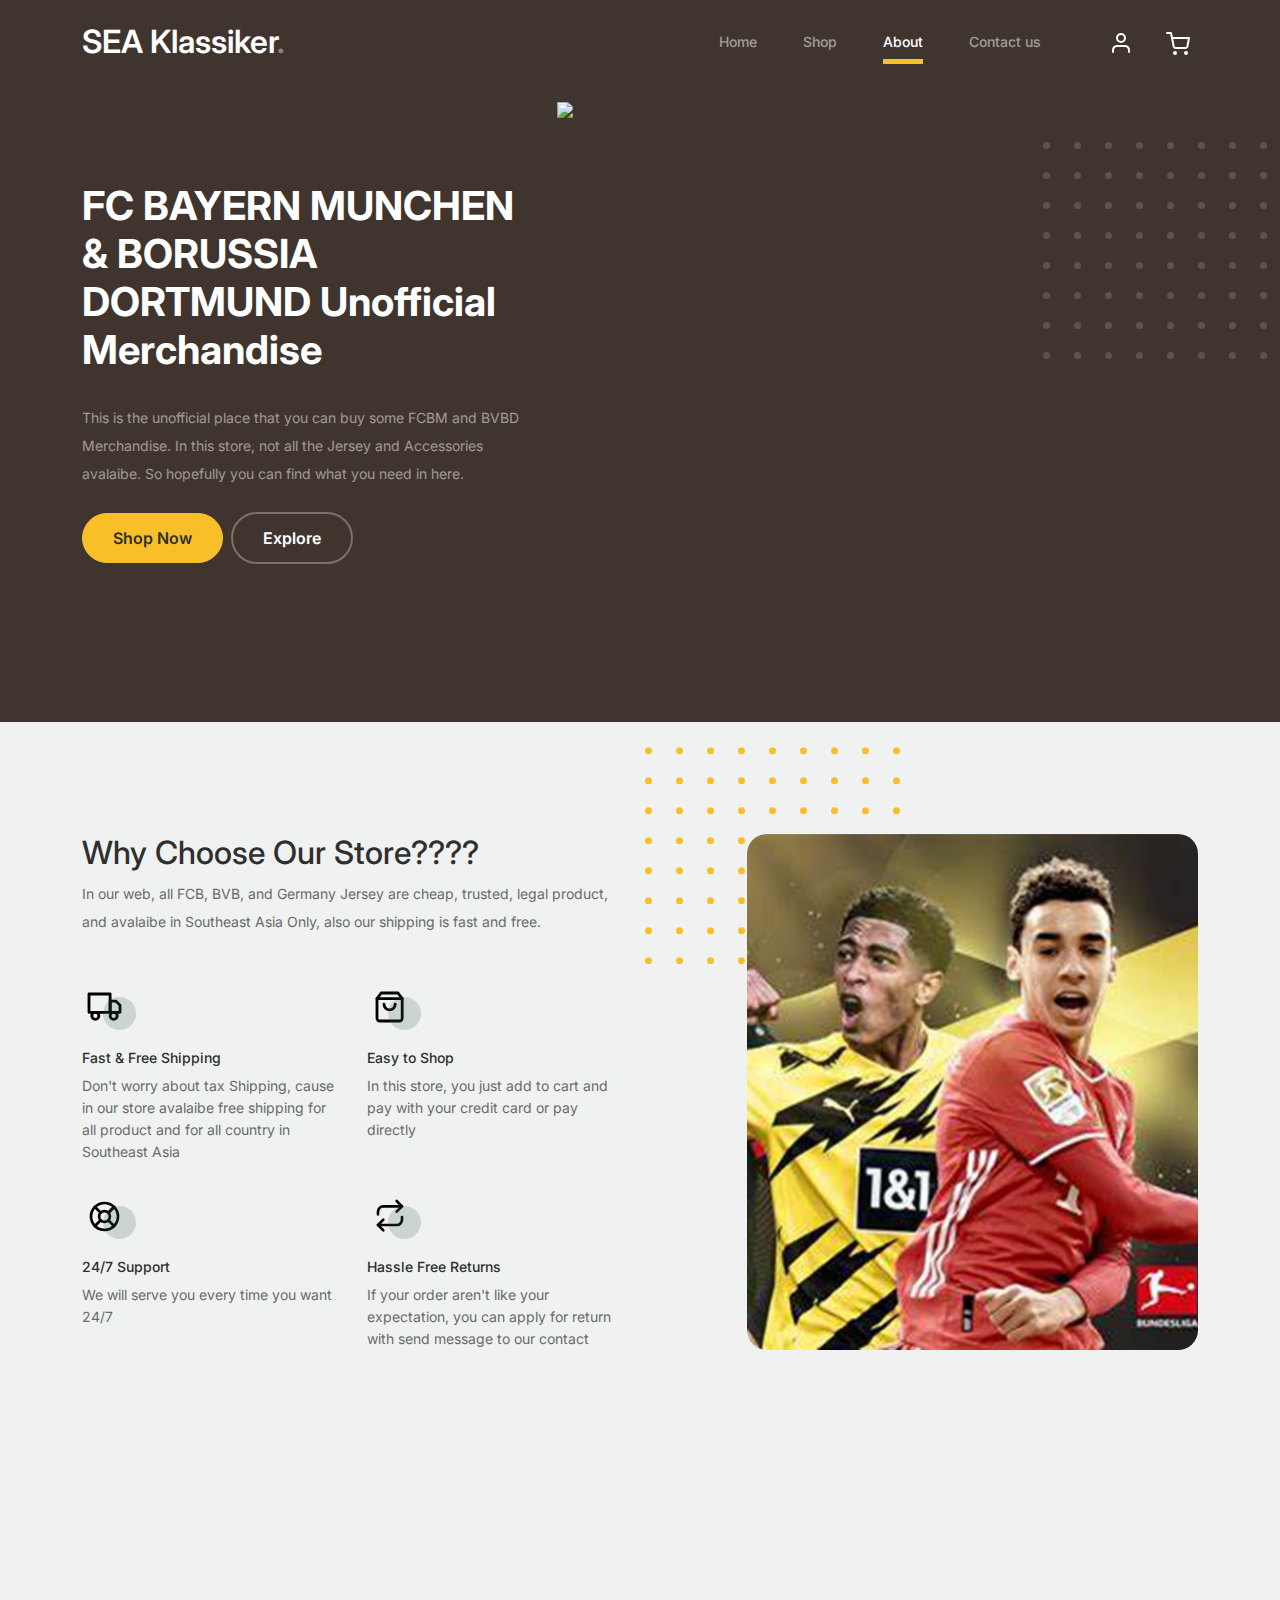
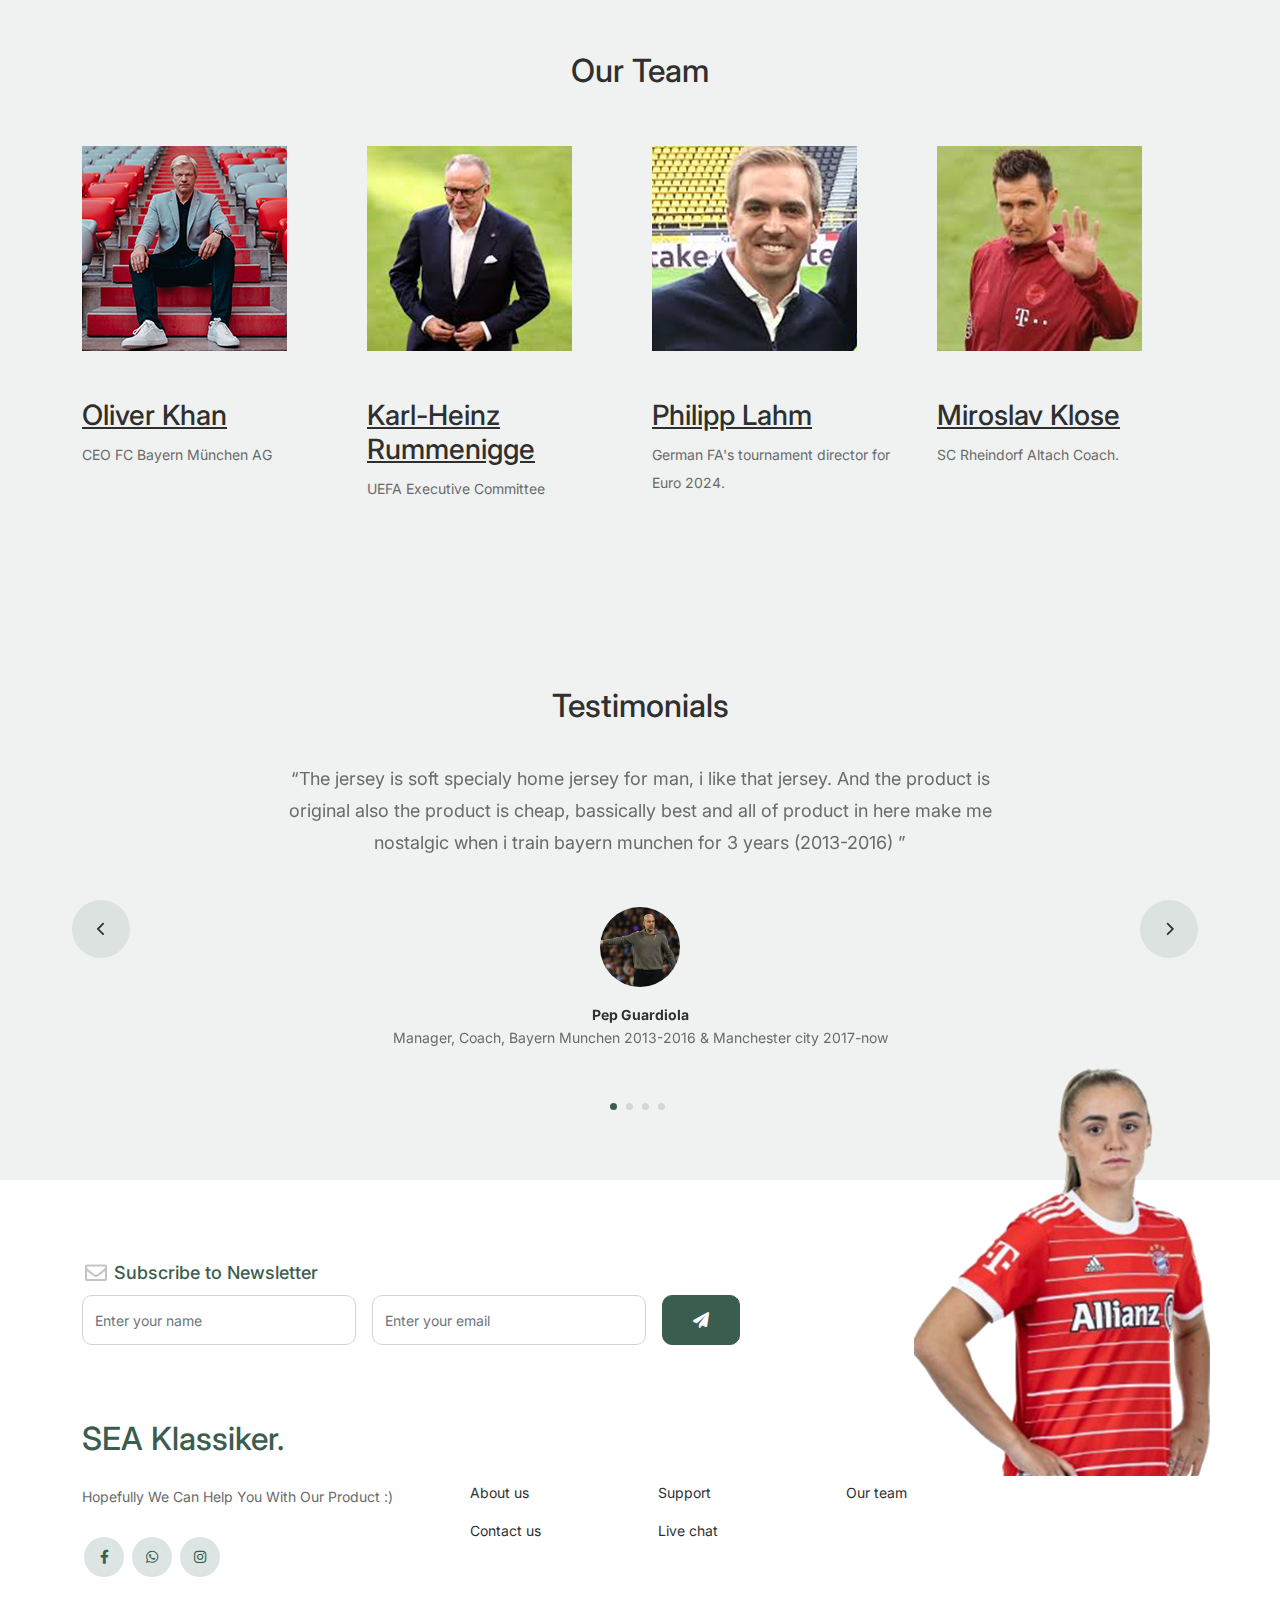
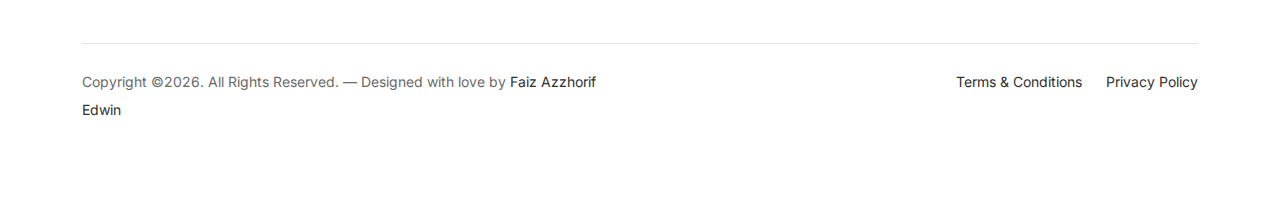
==== commit 183c6b44: "Update Title.html" ====
--- a/about.html
+++ b/about.html
@@ -21,7 +21,7 @@
 		<link href="https://cdnjs.cloudflare.com/ajax/libs/font-awesome/6.0.0-beta3/css/all.min.css" rel="stylesheet">
 		<link href="css/tiny-slider.css" rel="stylesheet">
 		<link href="css/style.css" rel="stylesheet">
-		<title>Furni Free Bootstrap 5 Template for Furniture and Interior Design Websites by Untree.co </title>
+		<title>Sea Klassiker</title>
 	</head>
 
 	<body>
--- a/css/style.css
+++ b/css/style.css
@@ -119,7 +119,7 @@
         font-size: 54px; } }
   .hero p {
     color: rgba(255, 255, 255, 0.5);
-    margin-botom: 30px; }
+    margin-bottom: 30px; }
   .hero .hero-img-wrap {
     position: relative; }
     .hero .hero-img-wrap img {
